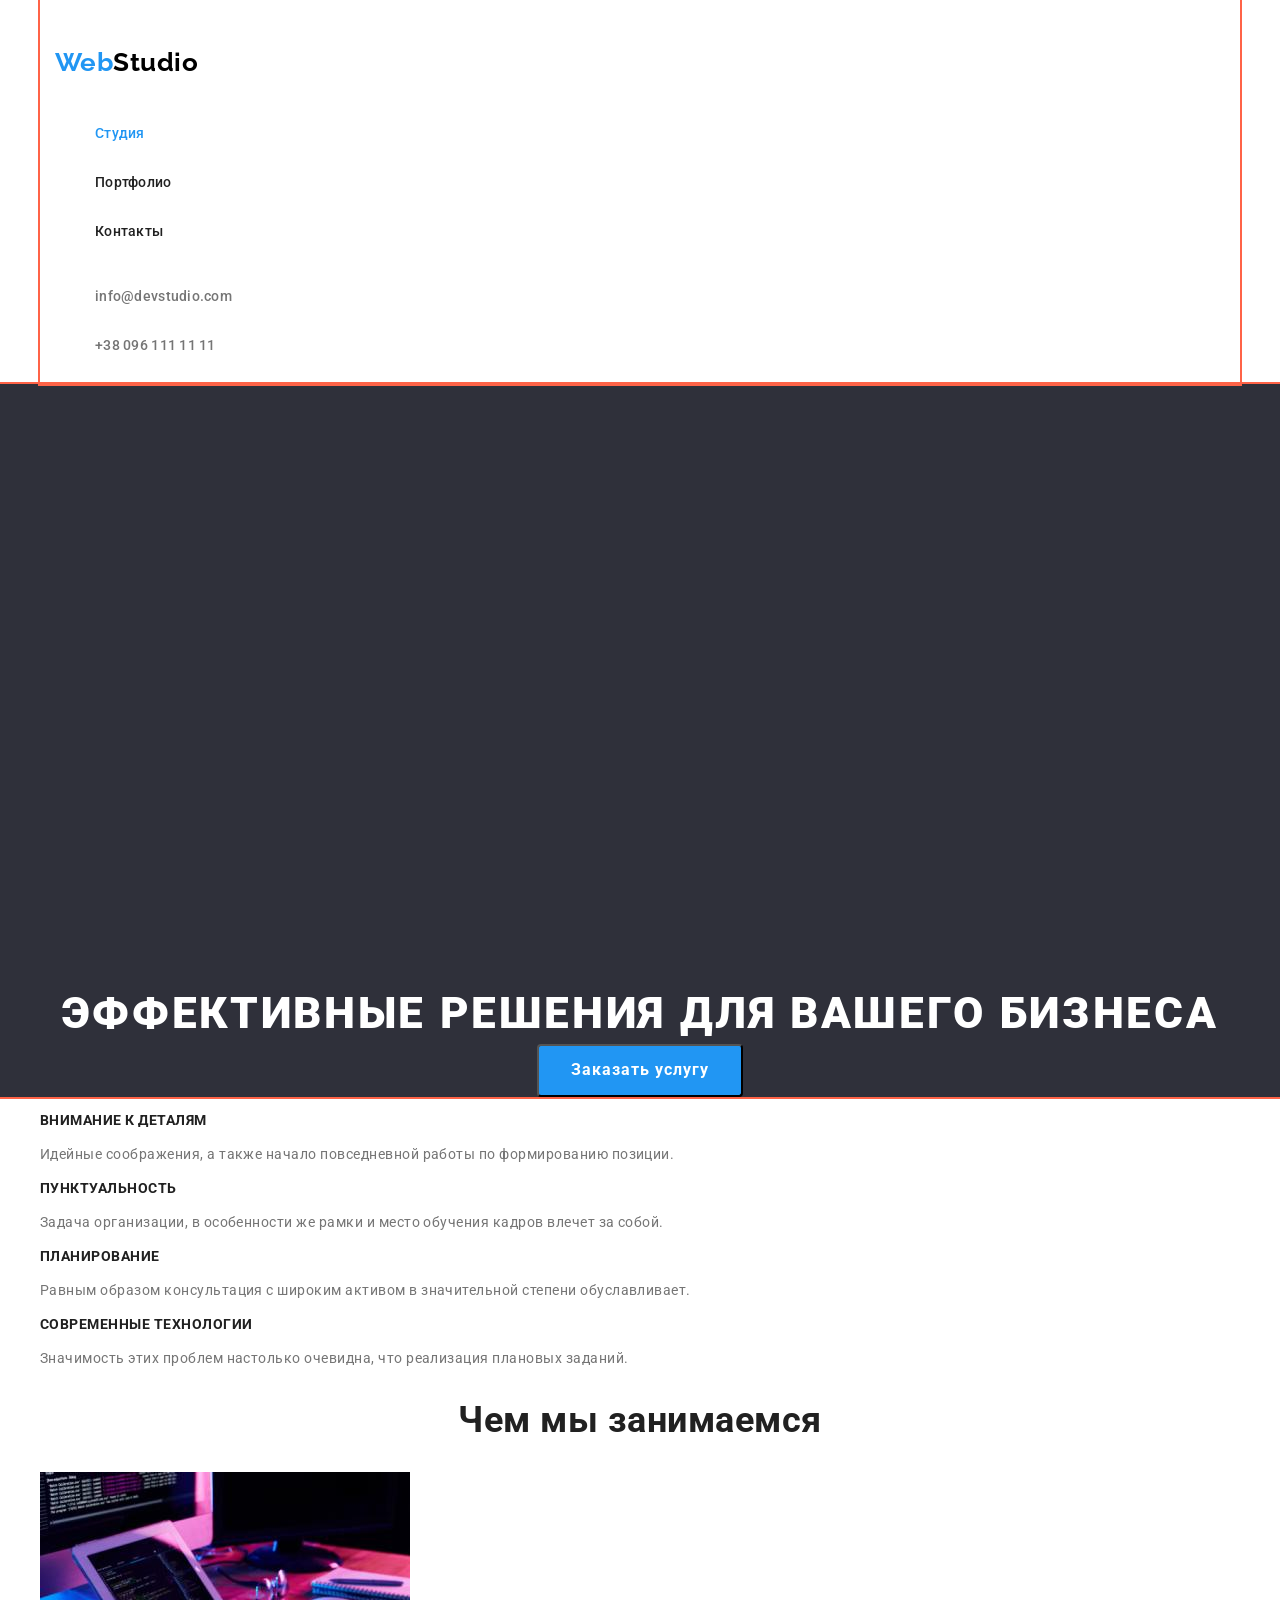
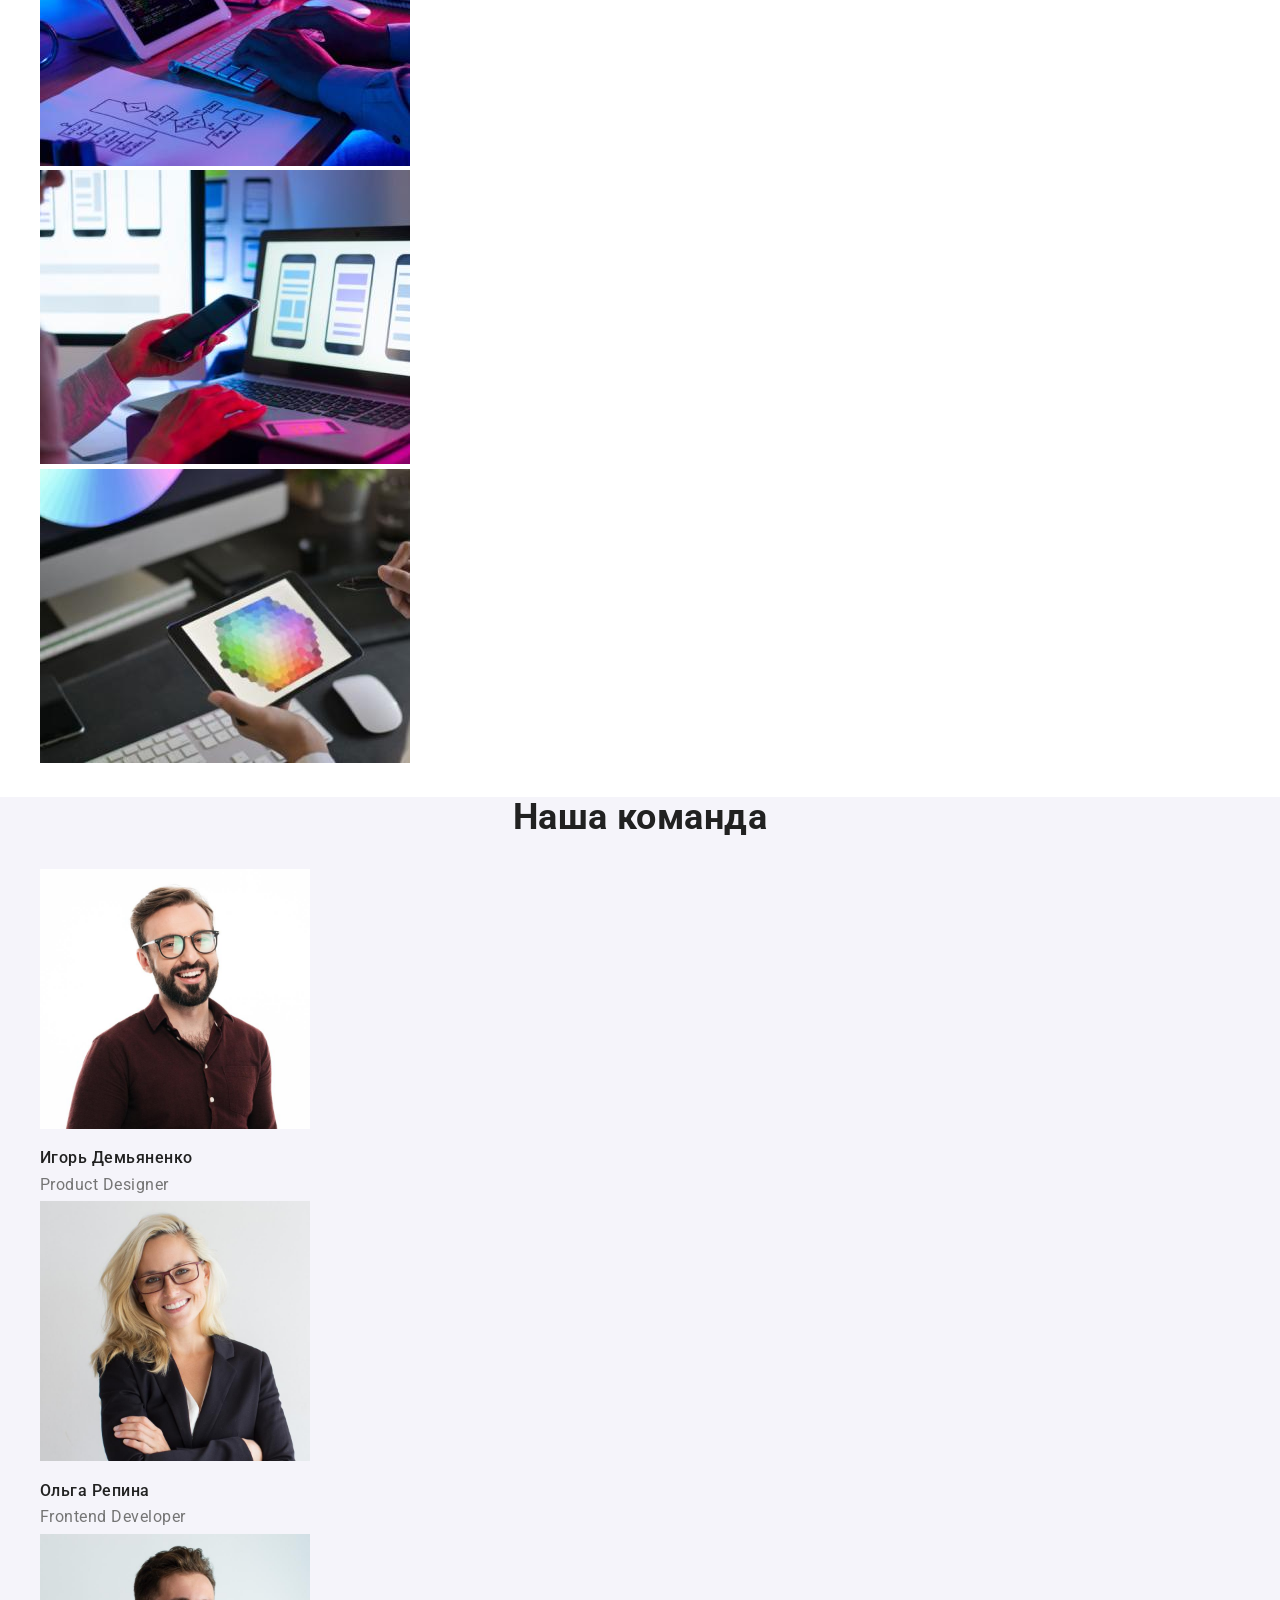
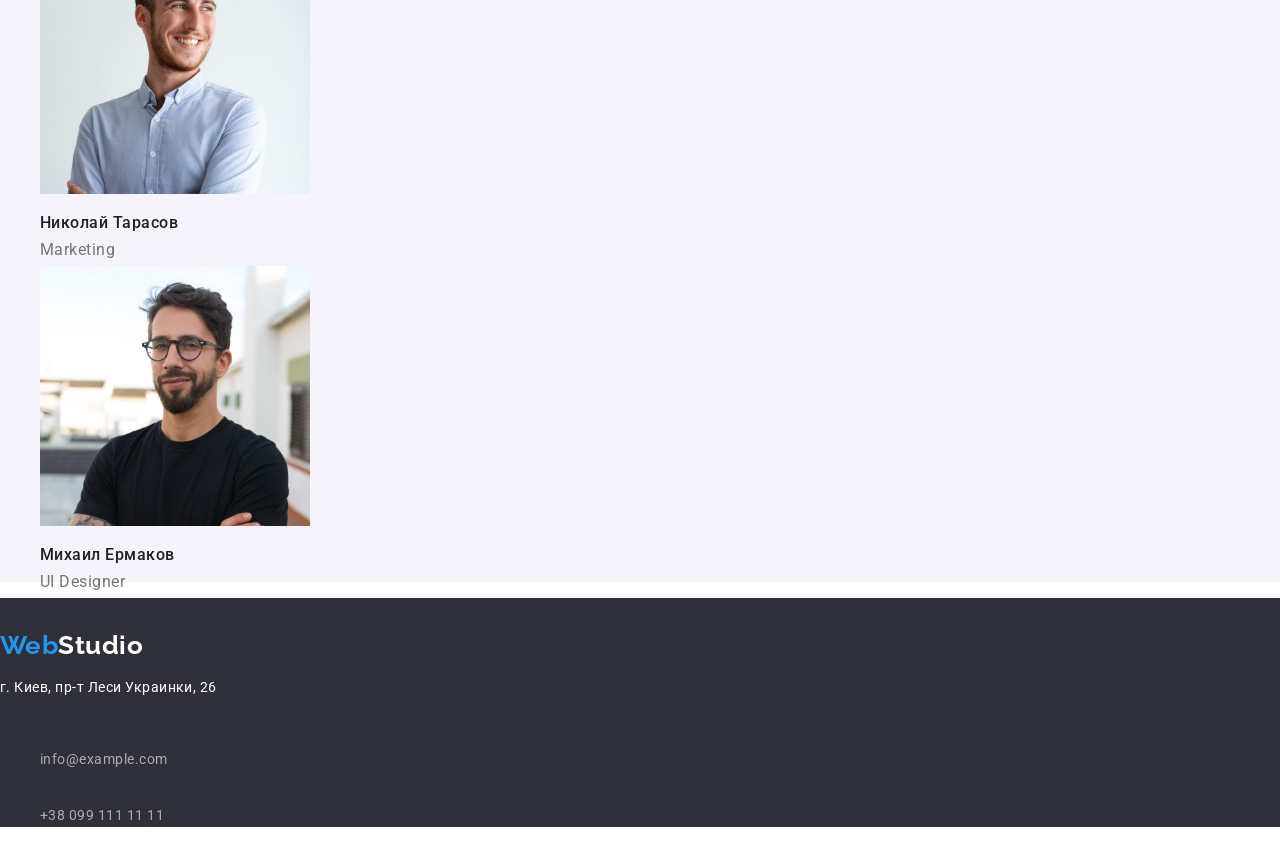
==== index.html @ 89b2e543 "add-block(nav-hero)" ====
<!DOCTYPE html>
<html lang="ru">
<head>
    <meta charset="UTF-8">
    <meta http-equiv="X-UA-Compatible" content="IE=edge">
    <meta name="viewport" content="width=device-width, initial-scale=1.0">
    <title>Document</title>
    <link rel="preconnect" href="https://fonts.googleapis.com">
    <link rel="preconnect" href="https://fonts.gstatic.com" crossorigin>
    <link rel="preconnect" href="https://fonts.googleapis.com">
    <link rel="preconnect" href="https://fonts.gstatic.com" crossorigin>
    <link href="https://fonts.googleapis.com/css2?family=Raleway:wght@700&family=Roboto:wght@400;500;700;900&display=swap"
    rel="stylesheet">
    <link rel="stylesheet" href="https://cdnjs.cloudflare.com/ajax/libs/modern-normalize/1.1.0/modern-normalize.min.css"> 
    <link rel="stylesheet" href="./css/styles.css">
</head>
<body>

    <!--Верхняя линия-->
     <header>
        <div class="container">
        <nav class="header-nav">
            <a href="" class="href logo"><span class="web-logo">Web</span><span class="studio-logo">Studio</span> </a>
            <ul class="list">
                <li><a href="" class="link current href">Студия</a></li>
                <li><a href="./portfolio.html" class="link href">Портфолио</a></li>
                 <li><a href="" class="link href">Контакты</a></li>
            </ul>
        </nav>
            <ul class="header-contacts list">
                <li> <a class="href" href="mailto:info@devstudio.com">info@devstudio.com</a></li>
                <li> <a class="href" href="tel:+38-096-111-11-11">+38 096 111 11 11</a></li>
            </ul>
      </div>
     </header>
    
        
    <!--Шапка-->
    <main>
        
            <section class="hero">
            <div class="container-hero"></div>
             <h1 class="hero-text">Эффективные решения для вашего бизнеса</h1>
             <button type="button" class="button-color">Заказать услугу</button>
            </div>
            </section>
        
        <!--Особенности-->
        <section class="section" >
            <h2 class="is-hidden">Заголовок</h2>
            <ul class="list">
                <li>
                    <h3>Внимание к деталям</h3>
                    <p>Идейные соображения, а также начало повседневной работы по формированию позиции.</p>
                </li>
                <li>
                    <h3>Пунктуальность</h3>
                    <p>Задача организации, в особенности же рамки и место обучения кадров влечет за собой.</p>
                </li>
                <li>
                    <h3>Планирование</h3>
                    <p>Равным образом консультация с широким активом в значительной степени обуславливает.</p>
                </li>
                <li>
                    <h3>Современные технологии</h3>
                    <p>Значимость этих проблем настолько очевидна, что реализация плановых заданий.</p>
                </li>
            </ul>
        
        </section>
        <!--Чем мы занимаемся-->
        <section class="section-work" >
            <h2>Чем мы занимаемся</h2>
            <ul class="list">
                <li>
                    <img src="./images/box1.jpg" alt="Notebook" width="370">
                </li>                <li>
                    <img src="./images/box2.jpg" alt="Phone" width="370">
                </li>
                <li>
                    <img src="./images/box3.jpg" alt="Tablet" width="370">
                </li>
            </ul>
        
        </section>
        <!--Наша команда-->
        <section class="section-developers">
            <h2>Наша команда</h2>
            <ul  class="list">
                <li class="developers"> 
                    <img src="./images/team/team_img1.jpg" alt="photo team" width="270">
                    <h3>Игорь Демьяненко</h3>
                    <p>Product Designer</p>           
                </li>
                <li class="developers">
                    <img src="./images/team/team_img2.jpg" alt="photo team" width="270">
                    <h3>Ольга Репина</h3>
                    <p>Frontend Developer</p>
                </li>
                <li class="developers">
                    <img src="./images/team/team_img3.jpg" alt="photo team" width="270">
                    <h3>Николай Тарасов</h3>
                    <p>Marketing</p>
                </li>
                <li class="developers">
                    <img src="./images/team/team_img4.jpg" alt="photo team" width="270">
                    <h3>Михаил Ермаков</h3>
                    <p>UI Designer</p>
                </li>

            </ul>
        </section>
    </main>
    <!--Подвал-->
    <footer class="footer">
        <div> 
            <a href="" class="href logo"><span class="web-logo">Web</span><span class="studio-footer">Studio</span> </a>
            <address>
                <p class="footer-adres">г. Киев, пр-т Леси Украинки, 26</p> 
                <ul class="footer-contacts list">
                  <li><a class="href" href="info@example.com">info@example.com</a> </li>
                  <li><a class="href" href="+38-099-111-11-11">+38 099 111 11 11</a> </li>
                </ul>                   
            </address>
            
        </div>
    </footer>

</body>
</html>
---- css/styles.css ----
:root {
    --primory-text-color:rgba(117, 117, 117, 1);
    --title-text-color:#212121;
    --accent-color:#2196F3;
    --bcg-color: #2F303A;
    --section-text-color :#FFFFFF;
    --background-fon-color :#F5F4FA;
}
body {
    color: var(--primory-text-color);
    font-family: Roboto, sans-serif;
    letter-spacing:0.03em ;
}

.list {
    list-style: none;
}
.href {
    display: block;
    text-decoration :none;

    padding-top:32px;
     
}

/* Активная страница */
.header-nav .link.current {
    color:var(--accent-color);
    font-weight: 500;
    font-size: 14px;
    line-height:1.14;
    letter-spacing: 0.02em;
}

/* Убираем заголовок */
.is-hidden {
    visibility: hidden;
    pointer-events: none;
    position: absolute;
}

/* Верхняя линия */
.header-nav {
    background-color:#FFFFFF;
}

.web-logo {
    color:var(--accent-color);
}

.studio-logo {
    color: #000000;
}
.logo {
    display: block;
    font-family: Raleway,
    sans-serif;
    font-weight: 700;
    font-size: 26px;
    line-height:1.20;

    padding-top: 32px;

}
.studio-footer {
    color:#FFFFFF;
}

.header-nav .link {
    color:var(--title-text-color);
    font-weight: 500;
    font-size: 14px;
    line-height:1.2;
    letter-spacing: 0.02em;
    
}
.header-nav .link:hover,
.header-nav .link:focus {
    color:var(--accent-color) ;
}

.header-contacts a {
    color: #757575;
    font-weight: 500;
    font-size: 14px;
    line-height:1.2;
    letter-spacing: 0.02em;
    }

.header-contacts a:hover,
.header-contacts a:focus {
    color:var(--accent-color);
}

/* Шапка */

.hero {
    background-color: var(--bcg-color);
    outline:2px solid tomato;
 }
.hero-text {
    margin-top: 0;
    margin-bottom: 0;
    color:var(--section-text-color);
    font-weight: 900;
    font-size: 44px;
    line-height:1.36;
    text-align: center;
    letter-spacing: 0.06em;
    text-transform: uppercase;

    
}
/* button */
.button-color {
    display: block;
    margin-right: auto;
    margin-left: auto;

    color:var(--section-text-color);
    background-color: var(--accent-color);

    font-family: inherit;
    font-weight: 700;
    font-size: 16px;
    line-height:1.8;
    align-items: center;
    text-align: center;
    letter-spacing: 0.06em;
    cursor: pointer;

    border-radius: 4px;
    padding: 10px 32px;
    min-width: 200px;

    
    
}

.button-color:hover,
.button-color:focus {
    background-color: rgba(24, 140, 232, 1);
}


/* Особенности */
.section h3 {
    color: var(--title-text-color);
    font-weight: 700;
    font-size: 14px;
    line-height:1.14;
    text-transform: uppercase;
}

.section p {
    font-weight: 400;
    font-size: 14px;
    line-height:1.71;
} 

/* Чем мы занимаемся */
.section-work h2 {
    color: var(--title-text-color);
    font-weight: 700;
    font-size: 36px;
    line-height:1.16;
    text-align: center;
}

/* Наша команда */
.section-developers {
    background-color:var(--background-fon-color) ;
}
.developers-team {
    color: var(--title-text-color);

    font-weight: 700;
    font-size: 36px;
    line-height:1.16;
    text-align: center;
}

.section-developers h2 {
    color: var(--title-text-color);
    font-weight: 700;
    font-size: 36px;
    line-height:1.16;
    text-align: center;
}
.developers > h3 {
    color: var(--title-text-color);
    font-weight: 500;
    font-size: 16px;
    line-height: 1.18;
}

.developers p {
    font-weight: 400;
    font-size: 16px;
    line-height:1.18px;
}

/* Подвал */
.footer {
    background-color:var(--bcg-color);

}

.footer-adres {
    color:var(--section-text-color);
    font-weight: 400;
    font-size: 14px;
    line-height:1.71;
}

.footer-contacts a {
    color:rgba(255, 255, 255, 0.6) ;
    font-weight: 400;
    font-size: 14px;
    line-height:1.71;
}

.footer-contacts a:hover,
.footer-contacts a:focus {
    color:var(--section-text-color);
}

address {
    font-style: normal;
}

/* Portfolio-css */
/* Фильтр */
:root{
    --text-color-btn :rgba(33, 33, 33, 1);
    --background-color-btn :rgba(245, 244, 250, 1);
}

.btn-portfolio {
    color: var(--text-color-btn);
    background-color: var(--background-color-btn);
    font-family:inherit;
    font-weight: 500;
    font-size: 16px;
    line-height:1.6;
    text-align: center;
    letter-spacing: 0.03em;
    cursor: pointer;
}
.btn-portfolio:hover,
.btn-portfolio:focus
  {
background-color: var(--accent-color);
}

.portfolio {
    color: var(--title-text-color);
    font-weight: 700;
    font-size: 18px;
    line-height:2;
    letter-spacing: 0.06em;
}
.portfolio-text {
    color: var(--primory-text-color);
    font-weight: 400;
    font-size: 16px;
    line-height:1.8;
}

/* Блоковая модель */
.container {
    width: 1200px;
    margin-left: auto;
    margin-right: auto;
    padding: 15px;
    outline: 2px solid tomato;
}

.container-hero {
    width: 1200px;
    height: 600px;
    margin-left: auto;  
    margin-right: auto;
}
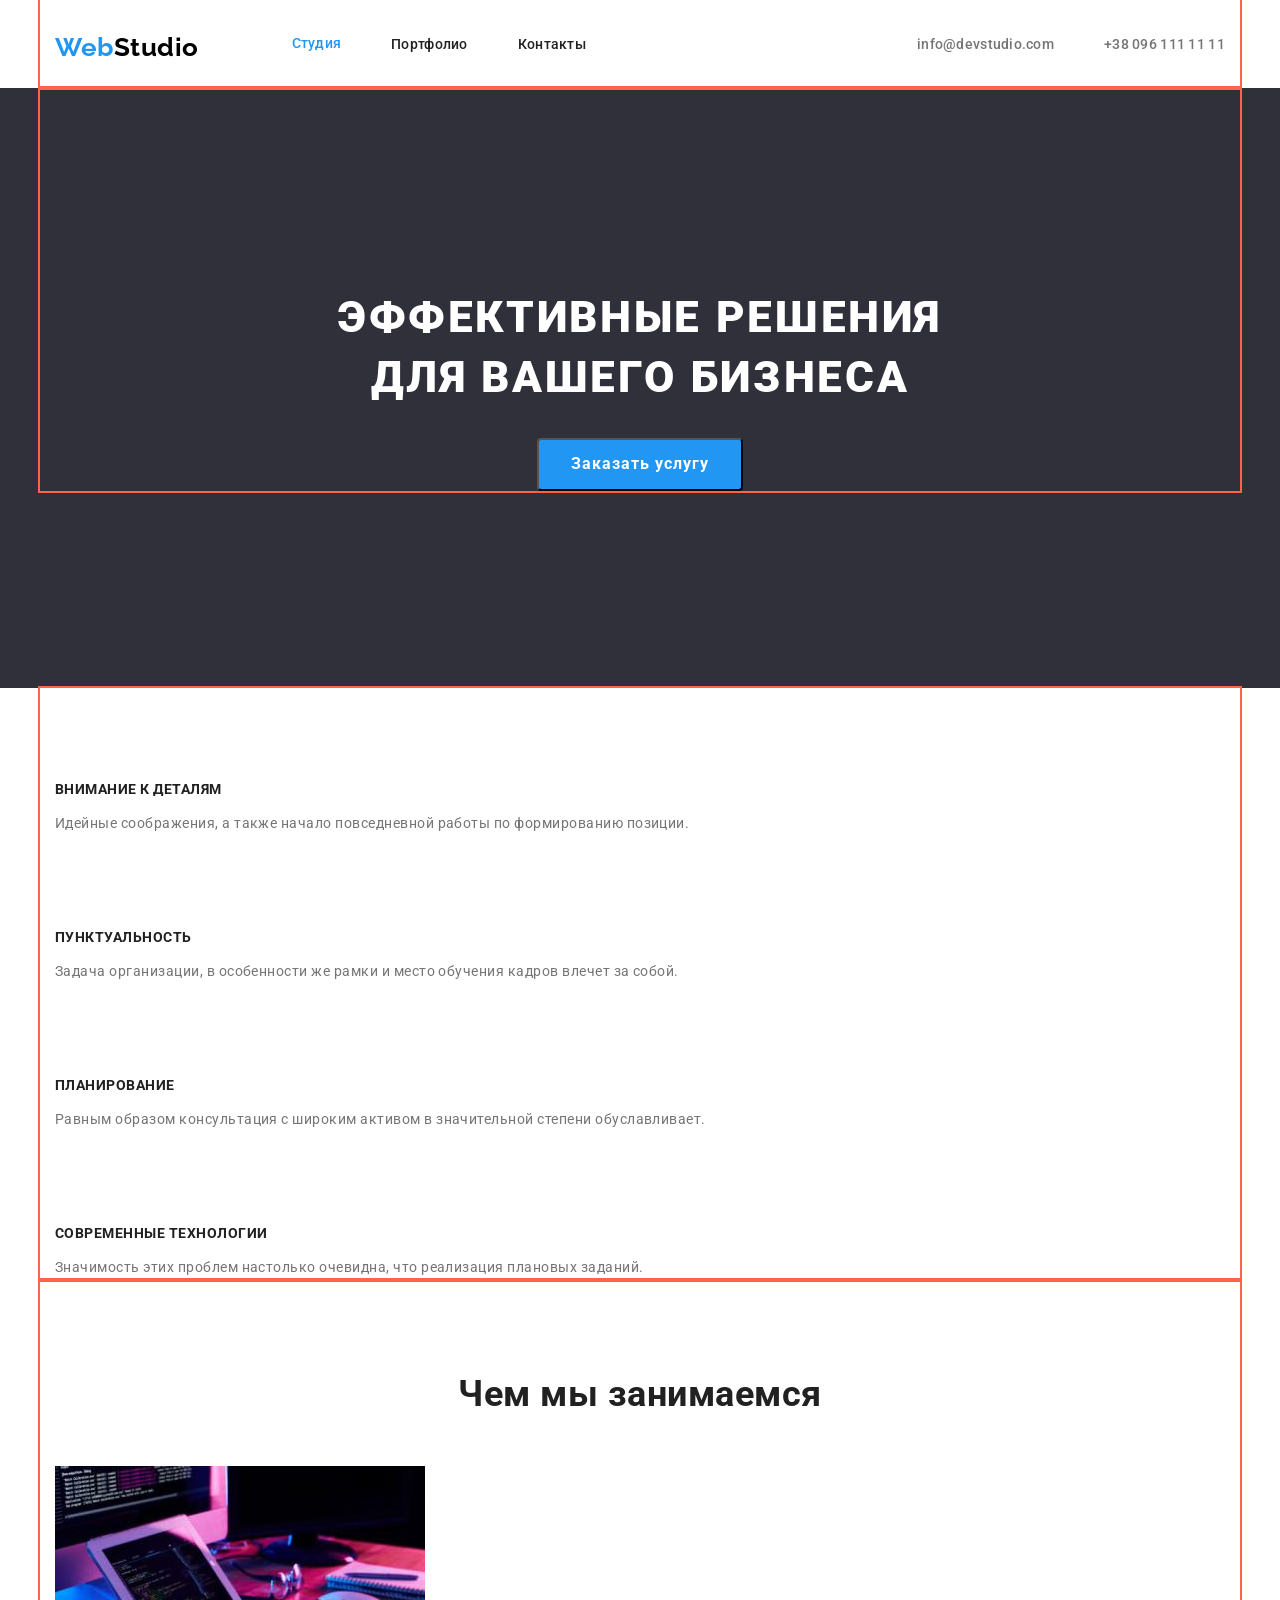
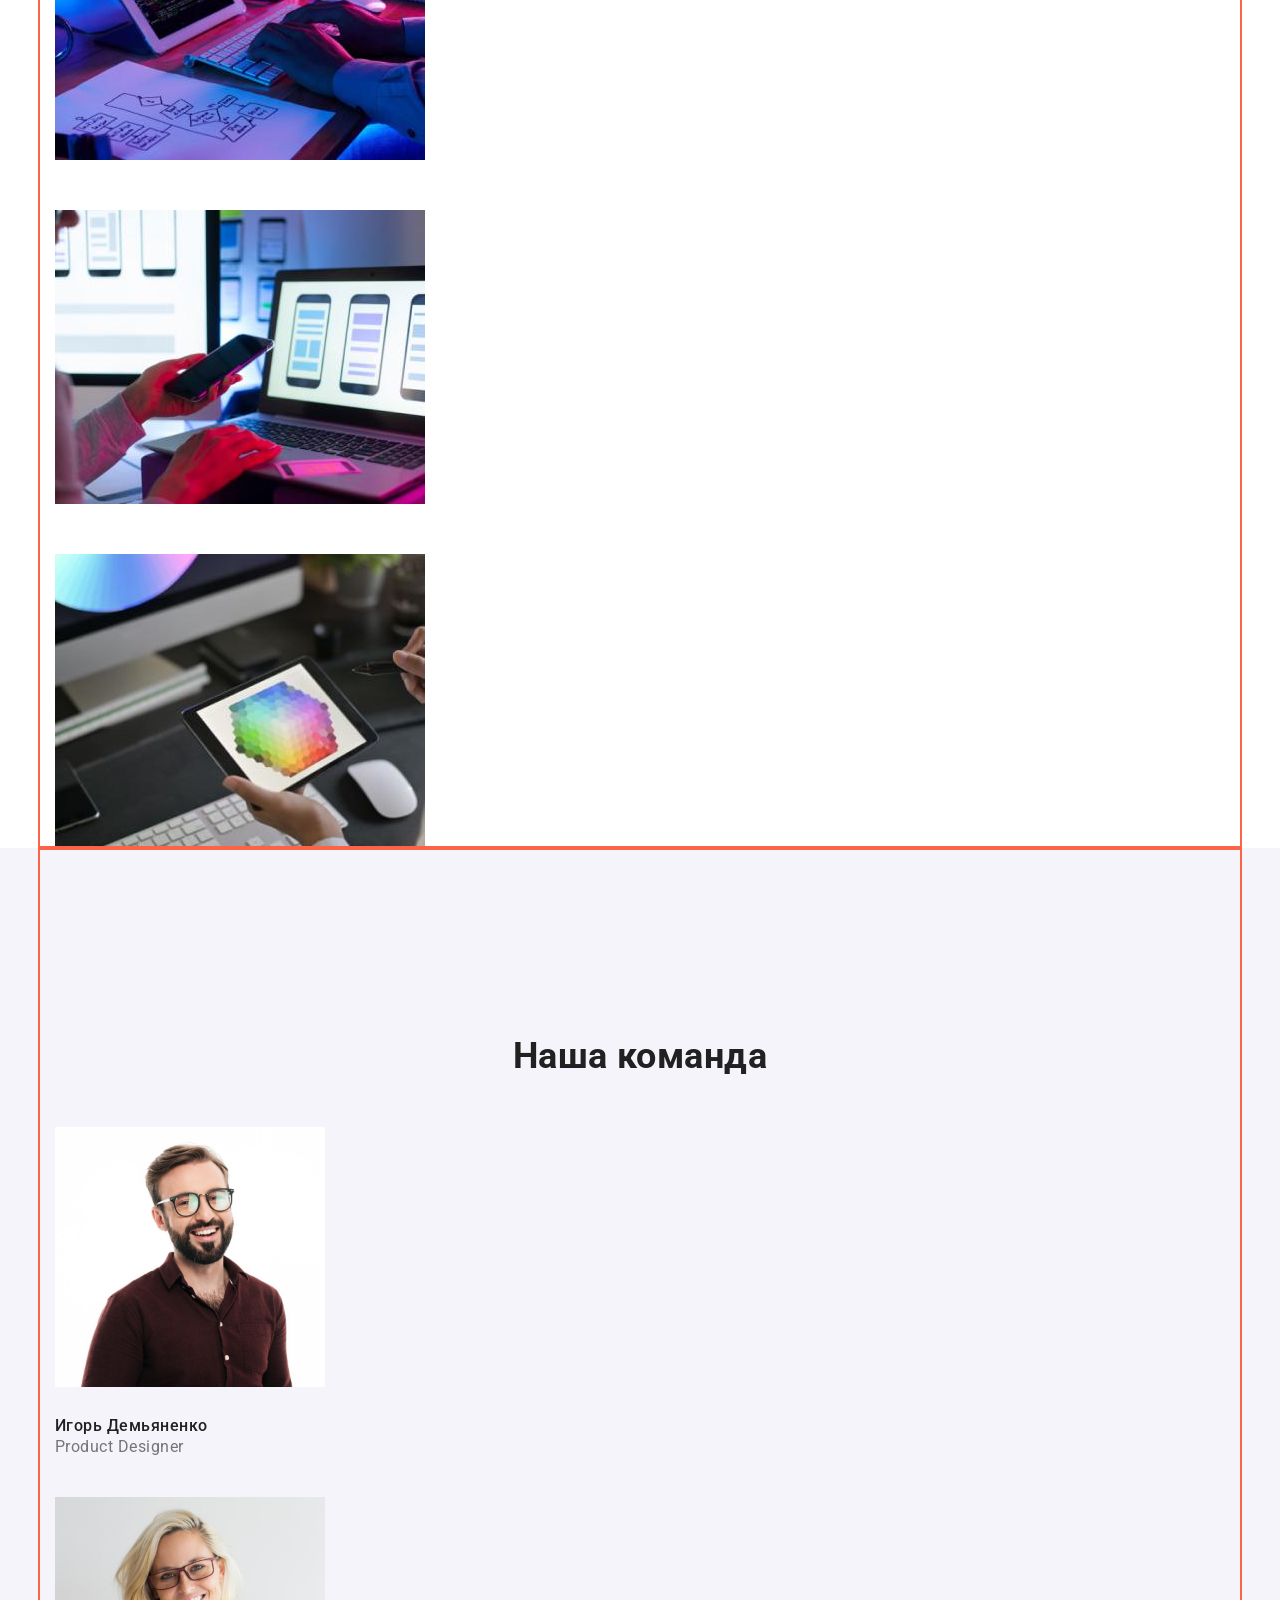
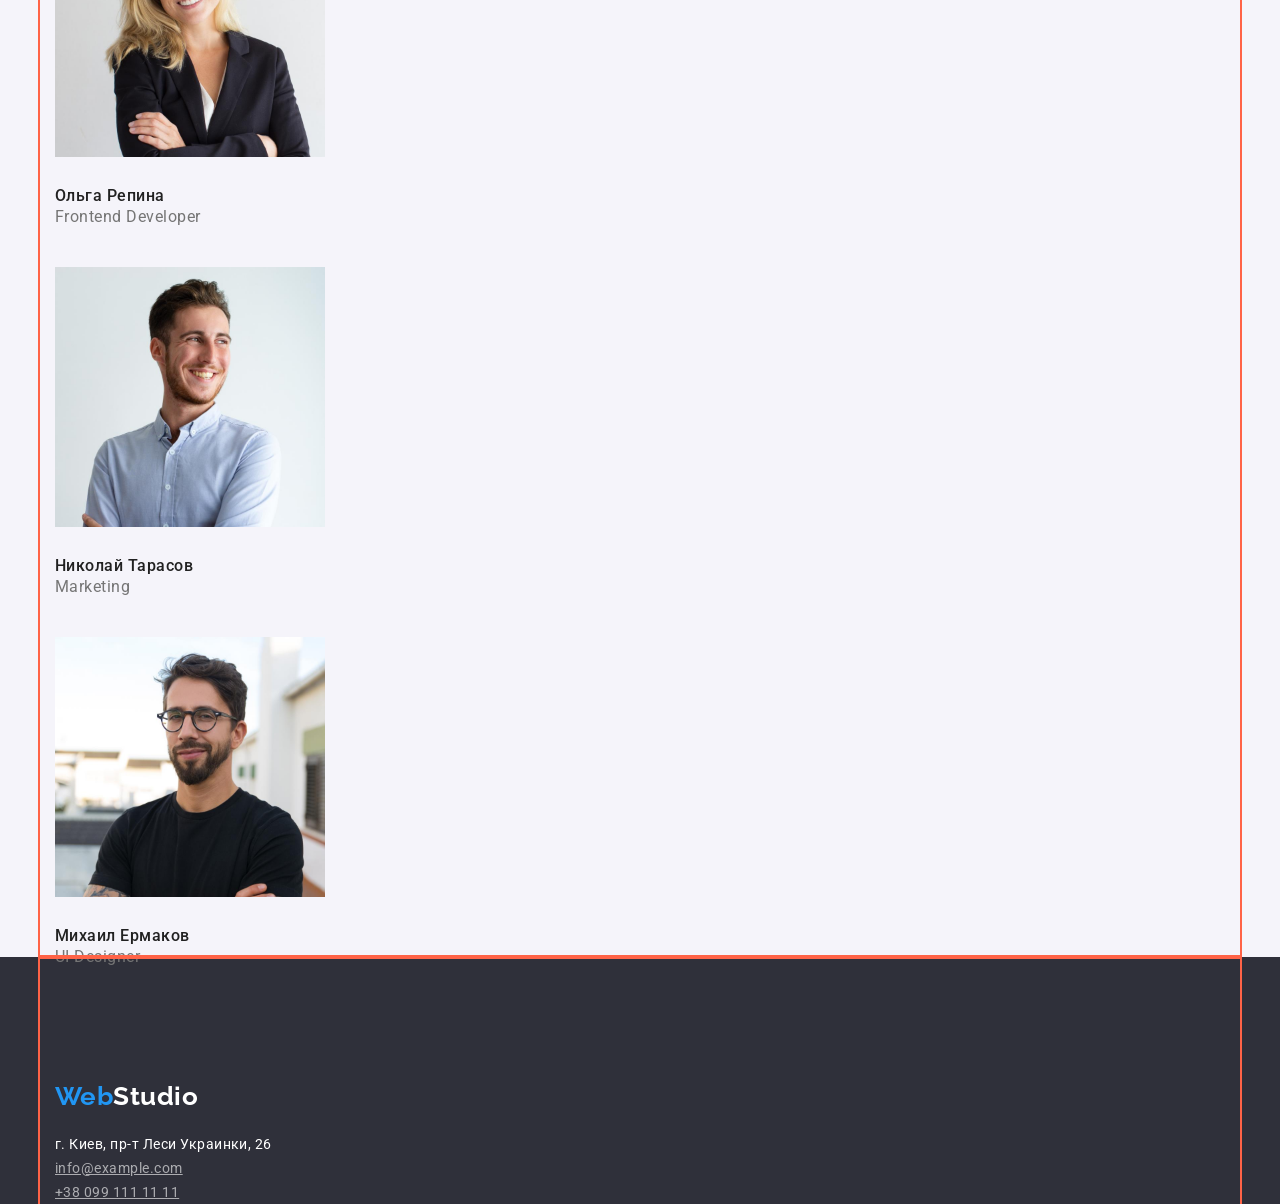
==== commit 384a658c: "Add-margin-flexbox" ====
--- a/index.html
+++ b/index.html
@@ -18,18 +18,18 @@
 
     <!--Верхняя линия-->
      <header>
-        <div class="container">
-        <nav class="header-nav">
+        <div class="container flex-header">
+        <nav class="header-nav flex-header">
             <a href="" class="href logo"><span class="web-logo">Web</span><span class="studio-logo">Studio</span> </a>
-            <ul class="list">
-                <li><a href="" class="link current href">Студия</a></li>
-                <li><a href="./portfolio.html" class="link href">Портфолио</a></li>
-                 <li><a href="" class="link href">Контакты</a></li>
+            <ul class="list list-nav">
+                <li class="nav-list"><a href="" class="link current href">Студия</a></li>
+                <li class="nav-list"><a href="./portfolio.html" class="link href">Портфолио</a></li>
+                <li class="nav-list"><a href="" class="link href">Контакты</a></li>
             </ul>
         </nav>
             <ul class="header-contacts list">
-                <li> <a class="href" href="mailto:info@devstudio.com">info@devstudio.com</a></li>
-                <li> <a class="href" href="tel:+38-096-111-11-11">+38 096 111 11 11</a></li>
+                <li class="nav-list"> <a class="href " href="mailto:info@devstudio.com">info@devstudio.com</a></li>
+                <li class="nav-list"> <a class="href" href="tel:+38-096-111-11-11">+38 096 111 11 11</a></li>
             </ul>
       </div>
      </header>
@@ -39,14 +39,16 @@
     <main>
         
             <section class="hero">
-            <div class="container-hero"></div>
+            <div class="container">
              <h1 class="hero-text">Эффективные решения для вашего бизнеса</h1>
              <button type="button" class="button-color">Заказать услугу</button>
             </div>
             </section>
         
         <!--Особенности-->
+        
         <section class="section" >
+            <div class="container">
             <h2 class="is-hidden">Заголовок</h2>
             <ul class="list">
                 <li>
@@ -66,25 +68,29 @@
                     <p>Значимость этих проблем настолько очевидна, что реализация плановых заданий.</p>
                 </li>
             </ul>
+            </div>
+        </section>
         
-        </section>
         <!--Чем мы занимаемся-->
         <section class="section-work" >
+            <div class="container">
             <h2>Чем мы занимаемся</h2>
             <ul class="list">
                 <li>
-                    <img src="./images/box1.jpg" alt="Notebook" width="370">
+                    <img  class="we-work" src="./images/box1.jpg" alt="Notebook" width="370">
                 </li>                <li>
-                    <img src="./images/box2.jpg" alt="Phone" width="370">
+                    <img class="we-work" src="./images/box2.jpg" alt="Phone" width="370">
                 </li>
                 <li>
-                    <img src="./images/box3.jpg" alt="Tablet" width="370">
+                    <img class="we-work" src="./images/box3.jpg" alt="Tablet" width="370">
                 </li>
             </ul>
+            </div>
+        </section>
         
-        </section>
         <!--Наша команда-->
         <section class="section-developers">
+            <div class="container">
             <h2>Наша команда</h2>
             <ul  class="list">
                 <li class="developers"> 
@@ -107,24 +113,25 @@
                     <h3>Михаил Ермаков</h3>
                     <p>UI Designer</p>
                 </li>
-
             </ul>
+            </div>
         </section>
+        
     </main>
     <!--Подвал-->
-    <footer class="footer">
-        <div> 
-            <a href="" class="href logo"><span class="web-logo">Web</span><span class="studio-footer">Studio</span> </a>
+        <footer class="footer">
+        <div class="container"> 
+            <a href="" class="href logo-footer"><span class="web-logo">Web</span><span class="studio-footer">Studio</span> </a>
             <address>
                 <p class="footer-adres">г. Киев, пр-т Леси Украинки, 26</p> 
                 <ul class="footer-contacts list">
-                  <li><a class="href" href="info@example.com">info@example.com</a> </li>
-                  <li><a class="href" href="+38-099-111-11-11">+38 099 111 11 11</a> </li>
+                  <li><a class="footer-href" href="info@example.com">info@example.com</a> </li>
+                  <li><a class="footer-href" href="+38-099-111-11-11">+38 099 111 11 11</a> </li>
                 </ul>                   
             </address>
-            
         </div>
     </footer>
+    
 
 </body>
 </html>
--- a/css/styles.css
+++ b/css/styles.css
@@ -14,6 +14,8 @@
 
 .list {
     list-style: none;
+    padding: 0;
+    margin: 0;
 }
 .href {
     display: block;
@@ -21,6 +23,22 @@
 
     padding-top:32px;
      
+}
+ul {
+    margin: 0;
+}
+
+img {
+    display: block;
+}
+
+/* Блоковая модель */
+.container {
+    width: 1200px;
+    margin-left: auto;
+    margin-right: auto;
+    padding: 0 15px;
+    outline: 2px solid tomato;
 }
 
 /* Активная страница */
@@ -60,18 +78,67 @@
     line-height:1.20;
 
     padding-top: 32px;
-
-}
+    padding-bottom: 25px;
+}
+
+.logo-footer {
+    display: block;
+    padding-top:124px;
+
+    font-family: Raleway,
+    sans-serif;
+    font-weight: 700;
+    font-size: 26px;
+    line-height:1.20;
+    
+    
+    
+
+}
+
 .studio-footer {
     color:#FFFFFF;
 }
-
+/* FlexBox-header */
+.list-nav {
+    display: flex;
+}
+.list-nav .nav-list {
+    
+}
+
+.list-nav .nav-list {
+    margin-left: 50px;
+}
+.list-nav .nav-list:first-child {
+    margin-left: 93px;
+}
+.header-contacts {
+    display: flex;
+}
+.header-contacts .nav-list:first-child {
+margin-left: 331px;
+margin-right: 50px;
+} 
+
+.flex-header  {
+    display: flex;
+    align-items: center;
+    justify-content: center;
+}
+
+
+
+
+/* ---------------------------------------------------------- */
 .header-nav .link {
+    display:block;
     color:var(--title-text-color);
     font-weight: 500;
     font-size: 14px;
     line-height:1.2;
     letter-spacing: 0.02em;
+    padding-bottom: 32px;
     
 }
 .header-nav .link:hover,
@@ -80,11 +147,13 @@
 }
 
 .header-contacts a {
+    display: block;
     color: #757575;
     font-weight: 500;
     font-size: 14px;
     line-height:1.2;
     letter-spacing: 0.02em;
+    padding-bottom: 32px;
     }
 
 .header-contacts a:hover,
@@ -96,11 +165,11 @@
 
 .hero {
     background-color: var(--bcg-color);
-    outline:2px solid tomato;
- }
+    height: 600px;
+     }
 .hero-text {
-    margin-top: 0;
-    margin-bottom: 0;
+    padding-top: 200px;
+    padding-bottom: 0;
     color:var(--section-text-color);
     font-weight: 900;
     font-size: 44px;
@@ -108,7 +177,8 @@
     text-align: center;
     letter-spacing: 0.06em;
     text-transform: uppercase;
-
+   margin: auto;
+    max-width: 696px;
     
 }
 /* button */
@@ -116,6 +186,8 @@
     display: block;
     margin-right: auto;
     margin-left: auto;
+    margin-top: 30px;
+    
 
     color:var(--section-text-color);
     background-color: var(--accent-color);
@@ -150,12 +222,17 @@
     font-size: 14px;
     line-height:1.14;
     text-transform: uppercase;
+    padding-top: 94px;
+    padding-bottom: 0;
+    margin: 0;
 }
 
 .section p {
     font-weight: 400;
     font-size: 14px;
     line-height:1.71;
+    margin-top: 10;
+    margin-bottom: 0;
 } 
 
 /* Чем мы занимаемся */
@@ -165,6 +242,13 @@
     font-size: 36px;
     line-height:1.16;
     text-align: center;
+
+    margin : 0;
+    padding-top: 94px;
+}
+
+.we-work {
+    margin-top:50px ;
 }
 
 /* Наша команда */
@@ -186,18 +270,29 @@
     font-size: 36px;
     line-height:1.16;
     text-align: center;
+
+    margin: 0;
+    padding-top: 188px;
 }
 .developers > h3 {
     color: var(--title-text-color);
     font-weight: 500;
     font-size: 16px;
     line-height: 1.18;
+    margin-top: 30px;
+    margin-bottom: 0;
 }
 
 .developers p {
     font-weight: 400;
     font-size: 16px;
     line-height:1.18px;
+    margin-top: 10px;
+    margin-bottom: 0;
+}
+.developers img {
+    margin-top: 50px;
+    margin-bottom:0;
 }
 
 /* Подвал */
@@ -211,13 +306,18 @@
     font-weight: 400;
     font-size: 14px;
     line-height:1.71;
-}
-
-.footer-contacts a {
-    color:rgba(255, 255, 255, 0.6) ;
+    margin-top: 20px;
+    margin-bottom: 0;
+}
+
+
+.footer-href {
+    color:rgba(255, 255, 255, 0.6);
     font-weight: 400;
     font-size: 14px;
     line-height:1.71;
+    margin-top: 9px;
+    margin-bottom:0;
 }
 
 .footer-contacts a:hover,
@@ -246,6 +346,9 @@
     text-align: center;
     letter-spacing: 0.03em;
     cursor: pointer;
+
+    margin-top: 94px;
+    margin-bottom: 0;
 }
 .btn-portfolio:hover,
 .btn-portfolio:focus
@@ -259,27 +362,25 @@
     font-size: 18px;
     line-height:2;
     letter-spacing: 0.06em;
+    margin-top: 20px;
+    margin-bottom: 0;
 }
 .portfolio-text {
     color: var(--primory-text-color);
     font-weight: 400;
     font-size: 16px;
     line-height:1.8;
-}
-
-/* Блоковая модель */
-.container {
-    width: 1200px;
-    margin-left: auto;
-    margin-right: auto;
-    padding: 15px;
-    outline: 2px solid tomato;
-}
-
-.container-hero {
-    width: 1200px;
-    height: 600px;
-    margin-left: auto;  
-    margin-right: auto;
-}
-
+    margin-top: 4px;
+    margin-bottom: 0;
+}
+
+.portfolio-img {
+    margin-top: 34px;
+    margin-bottom: 0;
+}
+
+
+.qwerty {
+    color: var(--accent-color);
+
+}
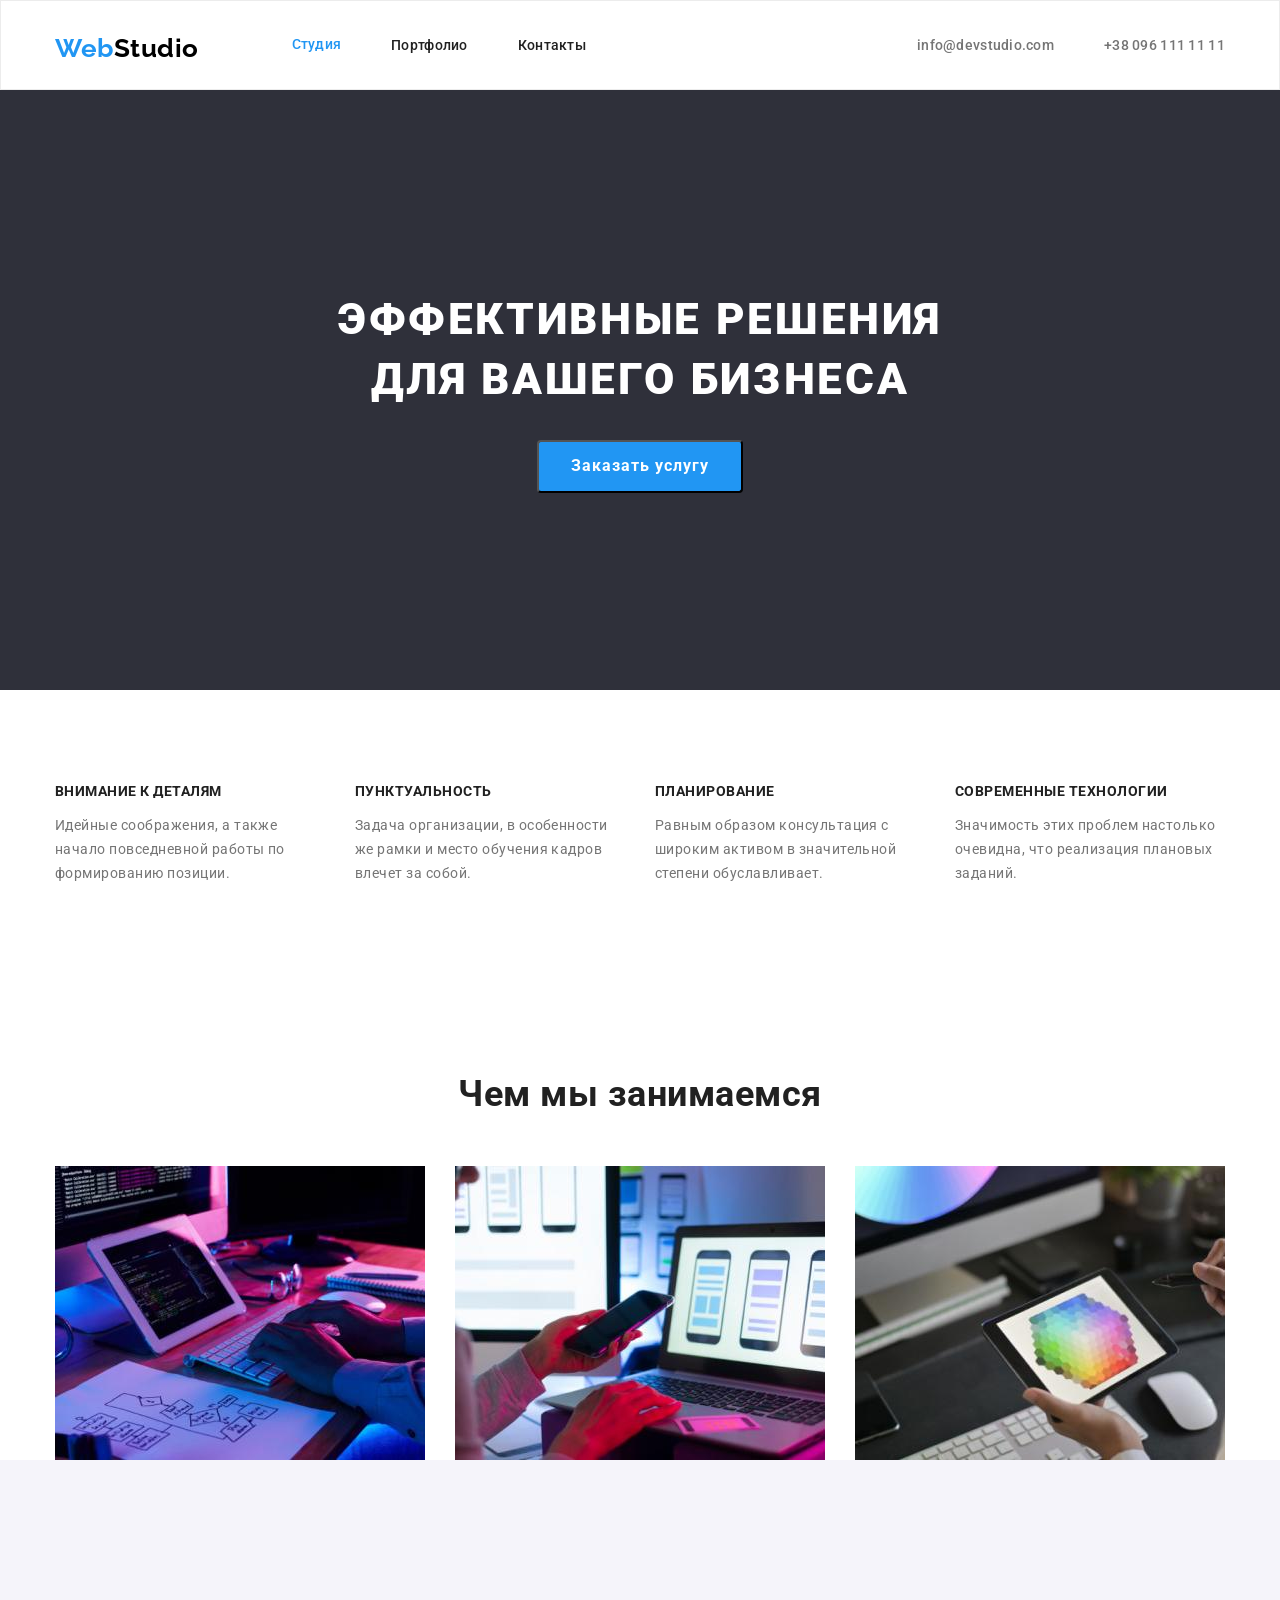
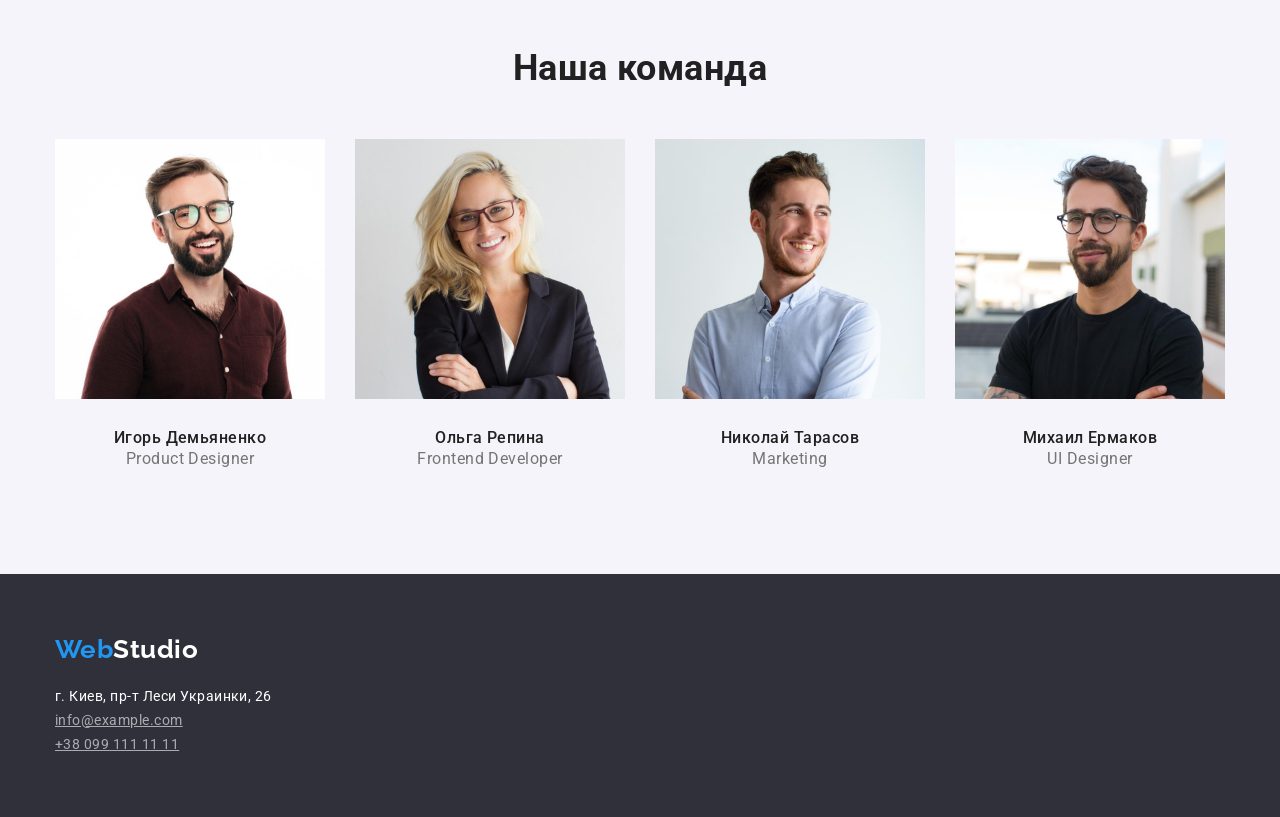
==== commit 90042798: "finish-hw3" ====
--- a/index.html
+++ b/index.html
@@ -17,7 +17,7 @@
 <body>
 
     <!--Верхняя линия-->
-     <header>
+     <header class="header-border">
         <div class="container flex-header">
         <nav class="header-nav flex-header">
             <a href="" class="href logo"><span class="web-logo">Web</span><span class="studio-logo">Studio</span> </a>
@@ -50,20 +50,20 @@
         <section class="section" >
             <div class="container">
             <h2 class="is-hidden">Заголовок</h2>
-            <ul class="list">
-                <li>
+            <ul class="list feature-list">
+                <li class="feature-element">
                     <h3>Внимание к деталям</h3>
                     <p>Идейные соображения, а также начало повседневной работы по формированию позиции.</p>
                 </li>
-                <li>
+                <li class="feature-element">
                     <h3>Пунктуальность</h3>
                     <p>Задача организации, в особенности же рамки и место обучения кадров влечет за собой.</p>
                 </li>
-                <li>
+                <li class="feature-element">
                     <h3>Планирование</h3>
                     <p>Равным образом консультация с широким активом в значительной степени обуславливает.</p>
                 </li>
-                <li>
+                <li class="feature-element">
                     <h3>Современные технологии</h3>
                     <p>Значимость этих проблем настолько очевидна, что реализация плановых заданий.</p>
                 </li>
@@ -75,13 +75,14 @@
         <section class="section-work" >
             <div class="container">
             <h2>Чем мы занимаемся</h2>
-            <ul class="list">
-                <li>
+            <ul class="list flex-work ">
+                <li class="work-item">
                     <img  class="we-work" src="./images/box1.jpg" alt="Notebook" width="370">
-                </li>                <li>
+                </li>               
+                <li class="work-item">
                     <img class="we-work" src="./images/box2.jpg" alt="Phone" width="370">
                 </li>
-                <li>
+                <li class="work-item">
                     <img class="we-work" src="./images/box3.jpg" alt="Tablet" width="370">
                 </li>
             </ul>
@@ -92,7 +93,7 @@
         <section class="section-developers">
             <div class="container">
             <h2>Наша команда</h2>
-            <ul  class="list">
+            <ul  class="list flex-team">
                 <li class="developers"> 
                     <img src="./images/team/team_img1.jpg" alt="photo team" width="270">
                     <h3>Игорь Демьяненко</h3>
@@ -122,8 +123,8 @@
         <footer class="footer">
         <div class="container"> 
             <a href="" class="href logo-footer"><span class="web-logo">Web</span><span class="studio-footer">Studio</span> </a>
-            <address>
-                <p class="footer-adres">г. Киев, пр-т Леси Украинки, 26</p> 
+            <address class="footer-adres">
+                <p class="footer-paragraph">г. Киев, пр-т Леси Украинки, 26</p> 
                 <ul class="footer-contacts list">
                   <li><a class="footer-href" href="info@example.com">info@example.com</a> </li>
                   <li><a class="footer-href" href="+38-099-111-11-11">+38 099 111 11 11</a> </li>
--- a/css/styles.css
+++ b/css/styles.css
@@ -26,6 +26,7 @@
 }
 ul {
     margin: 0;
+    padding: 0;
 }
 
 img {
@@ -38,7 +39,7 @@
     margin-left: auto;
     margin-right: auto;
     padding: 0 15px;
-    outline: 2px solid tomato;
+    
 }
 
 /* Активная страница */
@@ -58,6 +59,9 @@
 }
 
 /* Верхняя линия */
+.header-border {
+    border: 1px solid #ECECEC;
+}
 .header-nav {
     background-color:#FFFFFF;
 }
@@ -83,17 +87,14 @@
 
 .logo-footer {
     display: block;
-    padding-top:124px;
+    padding-top:60px;
 
     font-family: Raleway,
     sans-serif;
     font-weight: 700;
     font-size: 26px;
     line-height:1.20;
-    
-    
-    
-
+       
 }
 
 .studio-footer {
@@ -125,6 +126,52 @@
     display: flex;
     align-items: center;
     justify-content: center;
+}
+
+/* FlexBox-team */
+.feature-list {
+    display: flex;
+    flex-wrap: wrap;
+}
+
+.feature-element {
+    width: 270px;
+    margin-right: 30px;
+    margin-bottom: 94px;
+}
+.feature-element:last-child {
+    margin-right: 0;
+} 
+
+/* FlexBox-work */
+.flex-work {
+    display: flex;
+    flex-wrap: wrap;
+}
+
+.work-item {
+    width: 370;
+    margin-right: 30px;
+}
+
+.work-item:last-child {
+    margin-right: 0;
+}
+
+/* FlexBox-team */
+
+.flex-team {
+    display: flex;
+    flex-wrap: wrap;
+}
+.developers {
+    width: 270px;
+    margin-right: 30px;
+    padding-bottom: 94px;
+}
+
+.developers:last-child {
+    margin-right: 0;
 }
 
 
@@ -281,6 +328,7 @@
     line-height: 1.18;
     margin-top: 30px;
     margin-bottom: 0;
+    text-align: center;
 }
 
 .developers p {
@@ -289,6 +337,8 @@
     line-height:1.18px;
     margin-top: 10px;
     margin-bottom: 0;
+    text-align: center;
+    padding-bottom:20px ;
 }
 .developers img {
     margin-top: 50px;
@@ -299,9 +349,10 @@
 .footer {
     background-color:var(--bcg-color);
 
-}
-
-.footer-adres {
+
+}
+
+.footer-paragraph {
     color:var(--section-text-color);
     font-weight: 400;
     font-size: 14px;
@@ -327,6 +378,10 @@
 
 address {
     font-style: normal;
+}
+
+.footer-adres {
+    padding-bottom:60px ;
 }
 
 /* Portfolio-css */
@@ -375,7 +430,7 @@
 }
 
 .portfolio-img {
-    margin-top: 34px;
+    margin-top: 0;
     margin-bottom: 0;
 }
 
@@ -384,3 +439,44 @@
     color: var(--accent-color);
 
 }
+
+/* FlexBox-portfolio */
+
+.flex-filtr {
+    display: flex;
+    flex-wrap: wrap;
+    justify-content: center;
+    padding-bottom: 34px;
+    
+}
+.filtr-element {
+    margin-right: 8px;
+    margin-bottom: 34px;
+}
+
+
+.prtf-element {
+    width: 370px;
+    margin-right: 30px;
+    margin-bottom: 30px;
+    border-right: 1px solid #EEEEEE;
+    border-bottom: 1px solid #EEEEEE;
+    border-left: 1px solid #EEEEEE;    
+    
+    
+}
+.flex-portfolio {
+    display: flex;
+    flex-wrap: wrap;
+    
+}
+
+.prtf-element:nth-child(3n) {
+    margin-right:0;
+}
+
+.prtf-element:nth-last-child(-n+3) {
+    margin-bottom: 94px;
+}
+
+
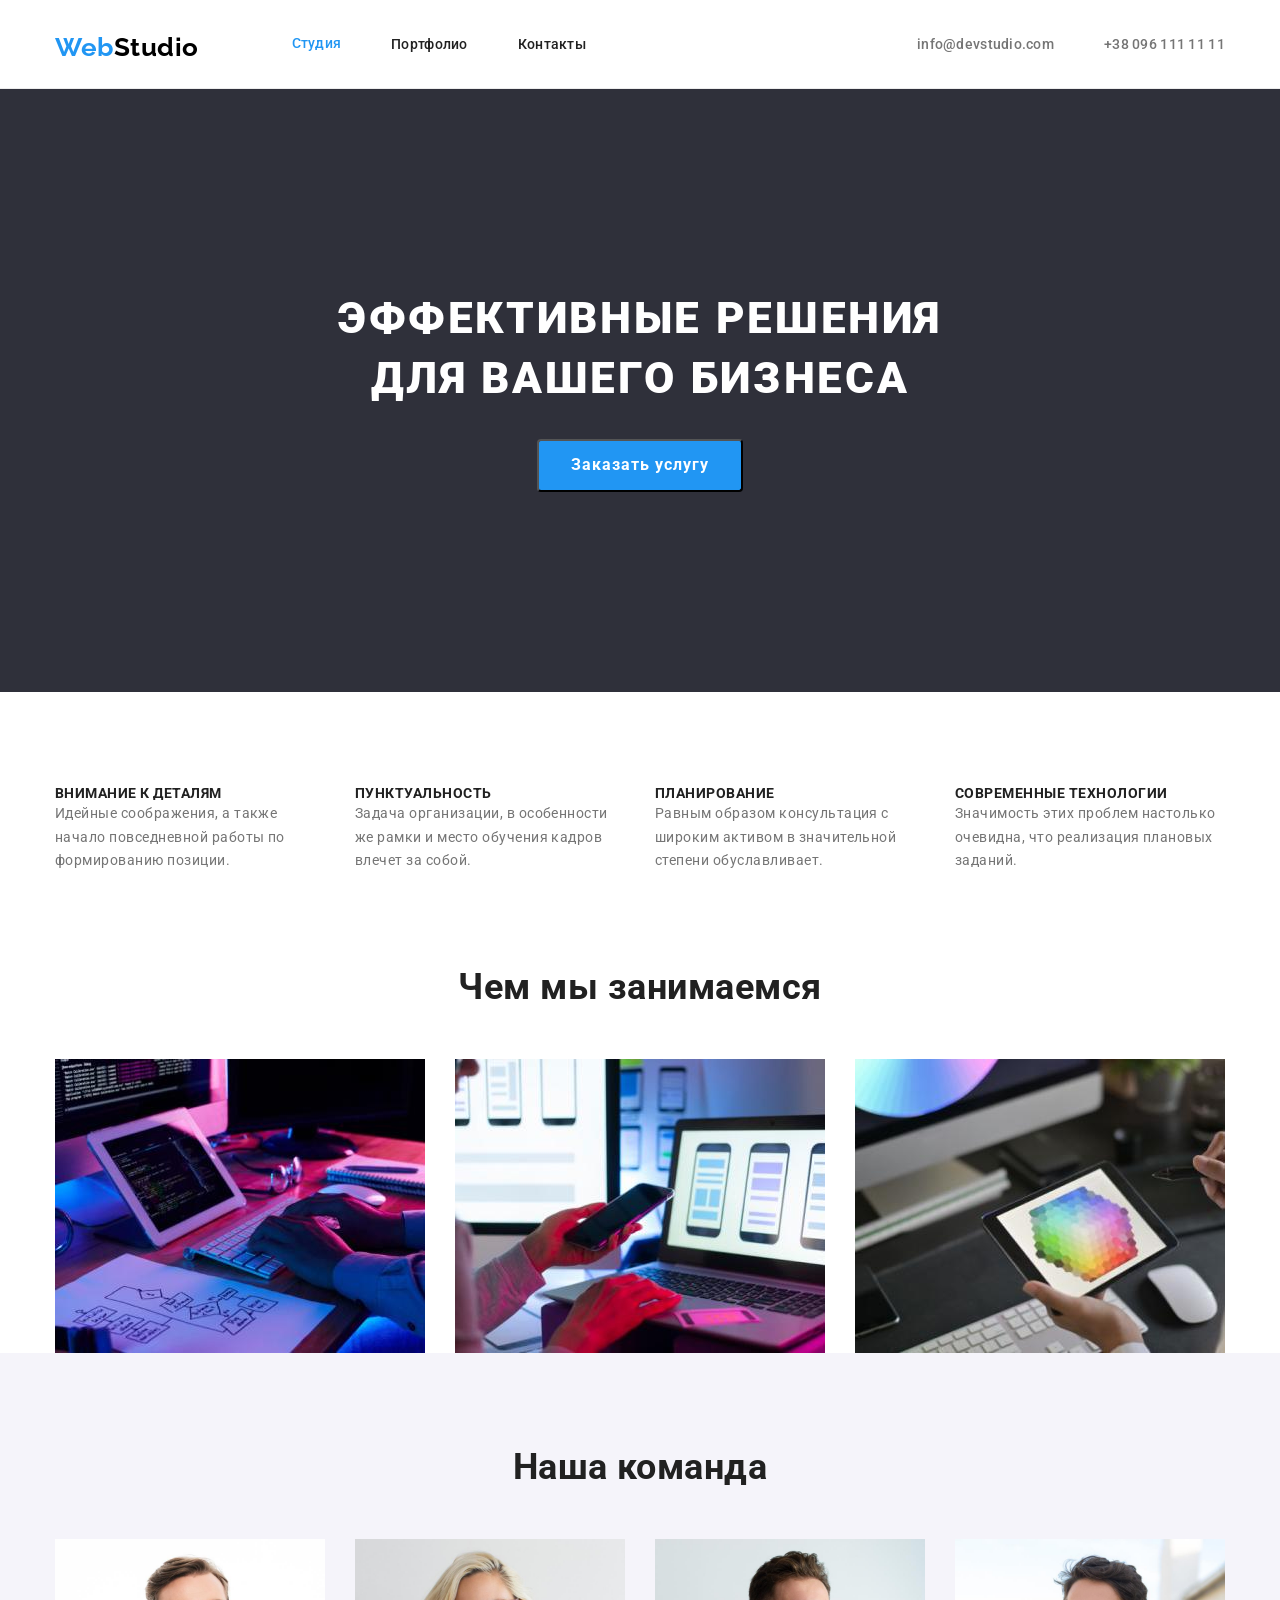
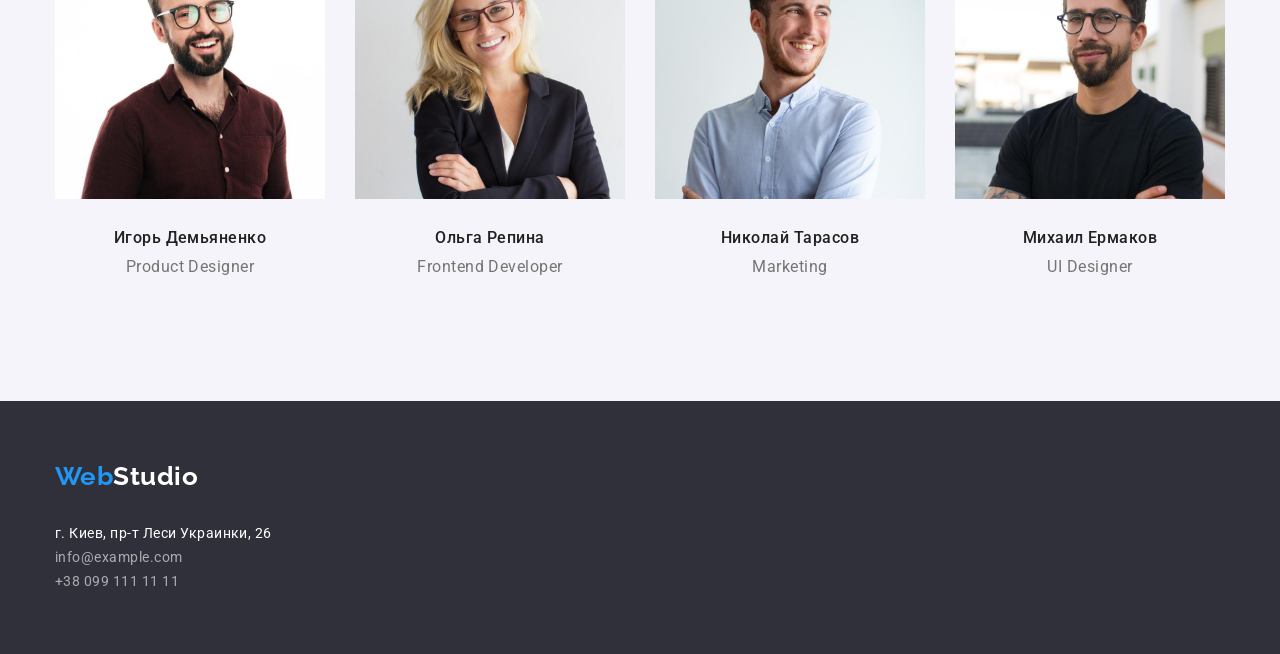
==== commit 75980f3f: "Edid-hw3" ====
--- a/index.html
+++ b/index.html
@@ -77,13 +77,13 @@
             <h2>Чем мы занимаемся</h2>
             <ul class="list flex-work ">
                 <li class="work-item">
-                    <img  class="we-work" src="./images/box1.jpg" alt="Notebook" width="370">
+                    <img src="./images/box1.jpg" alt="Notebook" width="370 px">
                 </li>               
                 <li class="work-item">
-                    <img class="we-work" src="./images/box2.jpg" alt="Phone" width="370">
+                    <img src="./images/box2.jpg" alt="Phone" width="370 px">
                 </li>
                 <li class="work-item">
-                    <img class="we-work" src="./images/box3.jpg" alt="Tablet" width="370">
+                    <img src="./images/box3.jpg" alt="Tablet" width="370 px">
                 </li>
             </ul>
             </div>
@@ -96,23 +96,31 @@
             <ul  class="list flex-team">
                 <li class="developers"> 
                     <img src="./images/team/team_img1.jpg" alt="photo team" width="270">
+                    <div class="team-pdg">
                     <h3>Игорь Демьяненко</h3>
-                    <p>Product Designer</p>           
+                    <p>Product Designer</p> 
+                    </div>
                 </li>
                 <li class="developers">
                     <img src="./images/team/team_img2.jpg" alt="photo team" width="270">
+                    <div class="team-pdg">
                     <h3>Ольга Репина</h3>
                     <p>Frontend Developer</p>
+                    </div>
                 </li>
                 <li class="developers">
                     <img src="./images/team/team_img3.jpg" alt="photo team" width="270">
+                    <div class="team-pdg">
                     <h3>Николай Тарасов</h3>
                     <p>Marketing</p>
+                    </div>
                 </li>
                 <li class="developers">
                     <img src="./images/team/team_img4.jpg" alt="photo team" width="270">
+                    <div class="team-pdg">
                     <h3>Михаил Ермаков</h3>
                     <p>UI Designer</p>
+                    </div>
                 </li>
             </ul>
             </div>
@@ -122,7 +130,7 @@
     <!--Подвал-->
         <footer class="footer">
         <div class="container"> 
-            <a href="" class="href logo-footer"><span class="web-logo">Web</span><span class="studio-footer">Studio</span> </a>
+            <a href="" class="logo-footer"><span class="web-logo">Web</span><span class="studio-footer">Studio</span> </a>
             <address class="footer-adres">
                 <p class="footer-paragraph">г. Киев, пр-т Леси Украинки, 26</p> 
                 <ul class="footer-contacts list">
--- a/css/styles.css
+++ b/css/styles.css
@@ -15,7 +15,7 @@
 .list {
     list-style: none;
     padding: 0;
-    margin: 0;
+    
 }
 .href {
     display: block;
@@ -24,7 +24,7 @@
     padding-top:32px;
      
 }
-ul {
+ul,h2,h3,p {
     margin: 0;
     padding: 0;
 }
@@ -60,7 +60,7 @@
 
 /* Верхняя линия */
 .header-border {
-    border: 1px solid #ECECEC;
+    border-bottom: 1px solid #ECECEC;
 }
 .header-nav {
     background-color:#FFFFFF;
@@ -83,17 +83,18 @@
 
     padding-top: 32px;
     padding-bottom: 25px;
+    margin-right: 93px;
 }
 
 .logo-footer {
     display: block;
-    padding-top:60px;
-
+    margin-bottom: 30px;
     font-family: Raleway,
     sans-serif;
     font-weight: 700;
     font-size: 26px;
     line-height:1.20;
+    text-decoration: none;
        
 }
 
@@ -104,22 +105,21 @@
 .list-nav {
     display: flex;
 }
-.list-nav .nav-list {
-    
-}
 
 .list-nav .nav-list {
     margin-left: 50px;
 }
-.list-nav .nav-list:first-child {
-    margin-left: 93px;
-}
+.nav-list:first-child {
+margin-left: 0px;
+}
+
 .header-contacts {
     display: flex;
 }
 .header-contacts .nav-list:first-child {
-margin-left: 331px;
+margin-left:0;
 margin-right: 50px;
+margin-left:331px ;
 } 
 
 .flex-header  {
@@ -137,8 +137,8 @@
 .feature-element {
     width: 270px;
     margin-right: 30px;
-    margin-bottom: 94px;
-}
+}
+
 .feature-element:last-child {
     margin-right: 0;
 } 
@@ -150,7 +150,6 @@
 }
 
 .work-item {
-    width: 370;
     margin-right: 30px;
 }
 
@@ -167,7 +166,6 @@
 .developers {
     width: 270px;
     margin-right: 30px;
-    padding-bottom: 94px;
 }
 
 .developers:last-child {
@@ -212,10 +210,11 @@
 
 .hero {
     background-color: var(--bcg-color);
-    height: 600px;
+    padding-top: 200px;
+    padding-bottom: 200px;
      }
 .hero-text {
-    padding-top: 200px;
+    /* padding-top: 200px; */
     padding-bottom: 0;
     color:var(--section-text-color);
     font-weight: 900;
@@ -263,13 +262,15 @@
 
 
 /* Особенности */
+.section {
+    padding-top: 94px;
+}
 .section h3 {
     color: var(--title-text-color);
     font-weight: 700;
     font-size: 14px;
     line-height:1.14;
     text-transform: uppercase;
-    padding-top: 94px;
     padding-bottom: 0;
     margin: 0;
 }
@@ -283,6 +284,9 @@
 } 
 
 /* Чем мы занимаемся */
+.section-work {
+    padding-top: 94px;
+}
 .section-work h2 {
     color: var(--title-text-color);
     font-weight: 700;
@@ -290,17 +294,15 @@
     line-height:1.16;
     text-align: center;
 
-    margin : 0;
-    padding-top: 94px;
-}
-
-.we-work {
-    margin-top:50px ;
-}
+    margin-bottom: 50px;
+}
+
 
 /* Наша команда */
 .section-developers {
     background-color:var(--background-fon-color) ;
+    padding-top: 94px;
+    padding-bottom:94px;
 }
 .developers-team {
     color: var(--title-text-color);
@@ -318,36 +320,35 @@
     line-height:1.16;
     text-align: center;
 
-    margin: 0;
-    padding-top: 188px;
-}
-.developers > h3 {
+    margin-bottom: 50px;
+    
+}
+.team-pdg > h3 {
     color: var(--title-text-color);
     font-weight: 500;
     font-size: 16px;
     line-height: 1.18;
-    margin-top: 30px;
-    margin-bottom: 0;
+    margin-bottom: 10px;
     text-align: center;
 }
 
 .developers p {
     font-weight: 400;
     font-size: 16px;
-    line-height:1.18px;
-    margin-top: 10px;
-    margin-bottom: 0;
-    text-align: center;
-    padding-bottom:20px ;
-}
-.developers img {
-    margin-top: 50px;
-    margin-bottom:0;
+    line-height:1.18;
+    margin-bottom: 0;
+    text-align: center;
+}
+.team-pdg {
+    padding-top: 30px;
+    padding-bottom: 30px;
 }
 
 /* Подвал */
 .footer {
     background-color:var(--bcg-color);
+    padding-top: 60px;
+    padding-bottom: 60px;
 
 
 }
@@ -357,7 +358,6 @@
     font-weight: 400;
     font-size: 14px;
     line-height:1.71;
-    margin-top: 20px;
     margin-bottom: 0;
 }
 
@@ -369,6 +369,8 @@
     line-height:1.71;
     margin-top: 9px;
     margin-bottom:0;
+    text-decoration: none;
+
 }
 
 .footer-contacts a:hover,
@@ -380,9 +382,6 @@
     font-style: normal;
 }
 
-.footer-adres {
-    padding-bottom:60px ;
-}
 
 /* Portfolio-css */
 /* Фильтр */
@@ -402,7 +401,6 @@
     letter-spacing: 0.03em;
     cursor: pointer;
 
-    margin-top: 94px;
     margin-bottom: 0;
 }
 .btn-portfolio:hover,
@@ -446,12 +444,19 @@
     display: flex;
     flex-wrap: wrap;
     justify-content: center;
-    padding-bottom: 34px;
-    
+    padding-bottom: 50px;
+}
+
+.container-pdg {
+    padding-top: 94px;
+    padding-bottom: 94px;
 }
 .filtr-element {
     margin-right: 8px;
-    margin-bottom: 34px;
+
+}
+.filter-pdg {
+    padding-bottom: ;
 }
 
 
@@ -459,12 +464,9 @@
     width: 370px;
     margin-right: 30px;
     margin-bottom: 30px;
-    border-right: 1px solid #EEEEEE;
-    border-bottom: 1px solid #EEEEEE;
-    border-left: 1px solid #EEEEEE;    
-    
-    
-}
+            
+}
+
 .flex-portfolio {
     display: flex;
     flex-wrap: wrap;
@@ -474,9 +476,3 @@
 .prtf-element:nth-child(3n) {
     margin-right:0;
 }
-
-.prtf-element:nth-last-child(-n+3) {
-    margin-bottom: 94px;
-}
-
-
